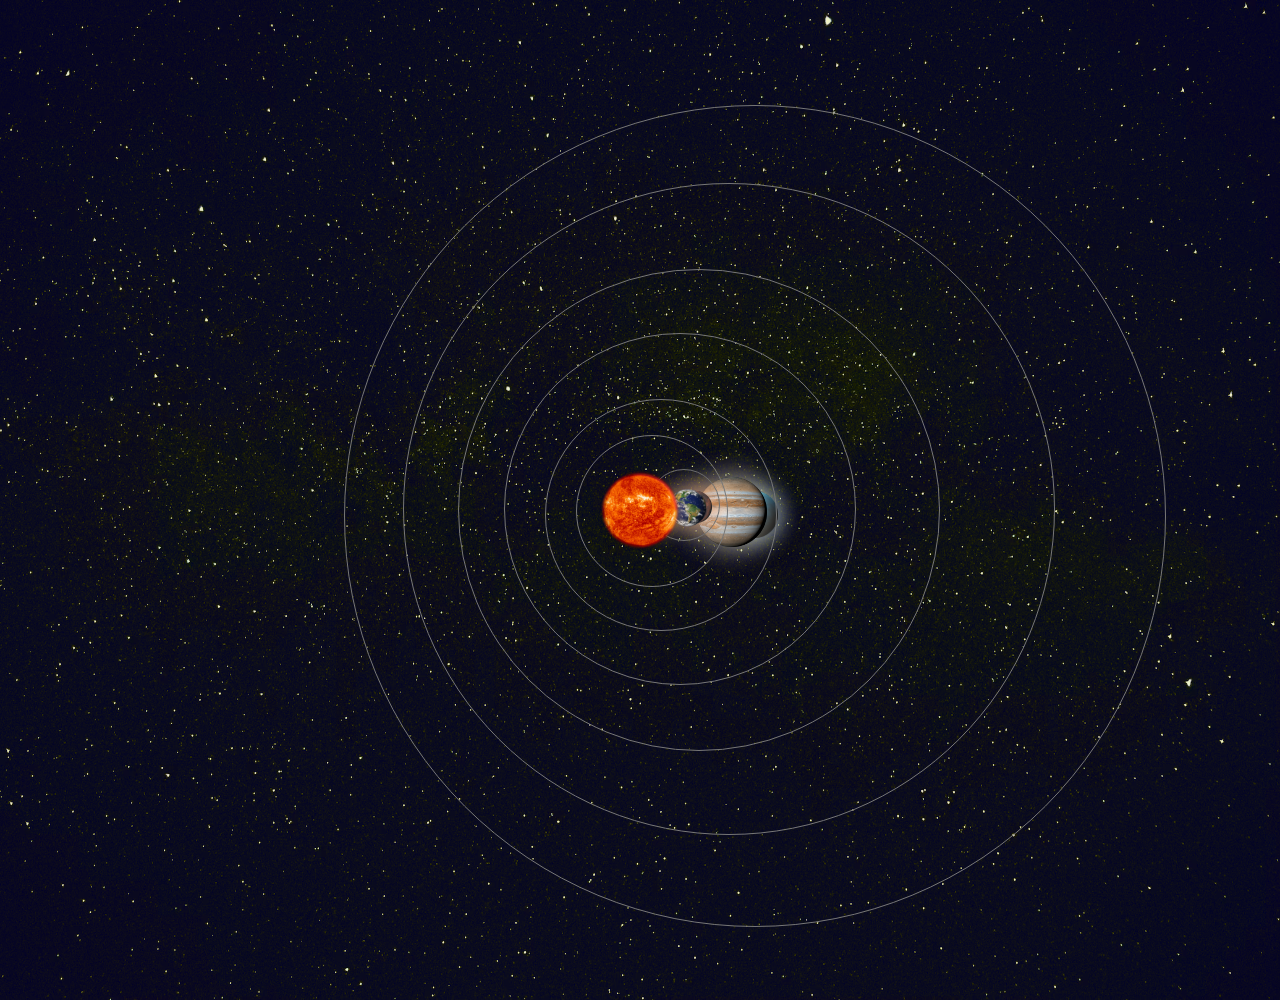
==== index.html @ 6a42b9bb "Add files via upload" ====
<!DOCTYPE html>
    <html lang="en">
    <head>
        <meta charset="UTF-8">
        <meta name="viewport" content="width=device-width, initial-scale=1.0">
        <title>Solar System</title>
        <link rel="stylesheet" href="style.css">
        <link rel="preconnect" href="https://fonts.googleapis.com">
        <link rel="preconnect" href="https://fonts.gstatic.com" crossorigin>
        <link href="https://fonts.googleapis.com/css2?family=Montserrat&display=swap" rel="stylesheet">
        <link href="https://fonts.googleapis.com/css2?family=Roboto+Mono:wght@300&display=swap" rel="stylesheet">
        <link href="https://fonts.googleapis.com/css2?family=Inconsolata:wght@300&display=swap" rel="stylesheet">
        <script>
            // sun 
            function show(){
                document.getElementById("star").style.display = "block";
            }
            function hide(){
                document.getElementById("star").style.display = "none";
            }
            // mercury 
            function marcshow(){
                document.getElementById("marc").style.display = "block";
            }
            function marchide(){
                document.getElementById("marc").style.display = "none";
            }
            // venus 
            function venshow(){
                document.getElementById("venus").style.display = "block";
            }
            function venhide(){
                document.getElementById("venus").style.display = "none";
            }
            // earth 
            function earshow(){
                document.getElementById("earth").style.display = "block";
            }
            function earhide(){
                document.getElementById("earth").style.display = "none";
            }
            // mars 
            function marsshow(){
                document.getElementById("mars").style.display = "block";
            }
            function marshide(){
                document.getElementById("mars").style.display = "none";
            }
            // jupiter 
            function jupshow(){
                document.getElementById("jupiter").style.display = "block";
            }
            function juphide(){
                document.getElementById("jupiter").style.display = "none";
            }
            // neptune 
            function nepshow(){
                document.getElementById("neptune").style.display = "block";
            }
            function nephide(){
                document.getElementById("neptune").style.display = "none";
            }
        </script>
    </head>
    <body>
        <div class="sun">
            <img src="sun.png" alt="" width="80px" height="80px" onclick="show()">
        </div>  
        <div id="star" class="star">
            <img class="starimg" src="sun.png" alt="">
            <h1 class="star-name">THE SUN</h1>
            <div class="about">
                <div class="star-detail">
                    <h3>GALAXY</h3>
                    <p>MILKY WAY</p>
                </div>
                <div class="star-detail">
                    <h3>DIAMETER</h3>
                    <p>1.3927 MILLION KM</p>
                </div>
                <div class="star-detail">
                    <h3>AVG TEMPERATURE</h3>
                    <p>5,973°C</p>
                </div>
                <div class="star-detail">
                    <h3>AGE</h3>
                    <p>4.6 BILLION YEARS</p>
                </div>
                <div class="star-detail">
                    <h3>MADE OF</h3>
                    <p>HYDROGEN & HELIUM</p>
                </div>
            </div>
            <img class="cancel" src="cancel.png" alt="" onclick="hide()">
        </div>    
        <div class="mercury-outline">
            <div class="mercury">
                <img src="mercury.png" alt="" height="18px" width="18px" onclick="marcshow()">
            </div>
        </div>
        <div id="marc" class="star">
            <img class="starimg" src="mercury.png" alt="">
            <h1 class="star-name">THE MERCURY</h1>
            <div class="about">
                <div class="star-detail">
                    <h3>GALAXY</h3>
                    <p>MILKY WAY</p>
                </div>
                <div class="star-detail">
                    <h3>DIAMETER</h3>
                    <p>4,879.4 KM</p>
                </div>
                <div class="star-detail">
                    <h3>AVG TEMPERATURE</h3>
                    <p>430°C</p>
                </div>
                <div class="star-detail">
                    <h3>AGE</h3>
                    <p>4.5 BILLION YEARS</p>
                </div>
                <div class="star-detail">
                    <h3>MADE OF</h3>
                    <p>SILICATE ROCKS & IRONS</p>
                </div>
            </div>
            <img class="cancel" src="cancel.png" alt="" onclick="marchide()">
        </div>
        <div class="venus-outline">
            <div class="venus">
                <img src="venus.png" alt="" height="30px" width="30px" onclick="venshow()">
            </div>
        </div>
        <div id="venus" class="star">
            <img class="starimg" src="venus.png" alt="">
            <h1 class="star-name">THE VENUS</h1>
            <div class="about">
                <div class="star-detail">
                    <h3>GALAXY</h3>
                    <p>MILKY WAY</p>
                </div>
                <div class="star-detail">
                    <h3>DIAMETER</h3>
                    <p>12,104 KM</p>
                </div>
                <div class="star-detail">
                    <h3>AVG TEMPERATURE</h3>
                    <p>460°C</p>
                </div>
                <div class="star-detail">
                    <h3>AGE</h3>
                    <p>4.5 BILLION YEARS</p>
                </div>
                <div class="star-detail">
                    <h3>MADE OF</h3>
                    <p>ROCKY MANTLE & CENTRAL IRON CORE</p>
                </div>
            </div>
            <img class="cancel" src="cancel.png" alt="" onclick="venhide()">
        </div>
        <div class="earth-outline">
            <div class="earth">
                <img src="earth.png" alt="" height="40px" width="55px" onclick="earshow()">
                <div class="moon-outline">
                    <div class="moon">
                        <img src="moon.png" alt="" height="15px" width="20px">
                    </div>
                </div>
            </div>
        </div>
        <div id="earth" class="star">
            <img class="starimg" src="earth.png" alt="" style="width: 540px; height: 400px;">
            <h1 class="star-name">THE EARTH</h1>
            <div class="about">
                <div class="star-detail">
                    <h3>GALAXY</h3>
                    <p>MILKY WAY</p>
                </div>
                <div class="star-detail">
                    <h3>DIAMETER</h3>
                    <p>12,742 KM</p>
                </div>
                <div class="star-detail">
                    <h3>AVG TEMPERATURE</h3>
                    <p>15°C</p>
                </div>
                <div class="star-detail">
                    <h3>AGE</h3>
                    <p>4.5 BILLION YEARS</p>
                </div>
                <div class="star-detail">
                    <h3>MADE OF</h3>
                    <p>IRON, OXYGEN, SILICON, MAGNESIUM,<br> SULFUR, NICKEL, CALCIUM & ALINIMIUM</p>
                </div>
            </div>
            <img class="cancel" src="cancel.png" alt="" onclick="earhide()">
        </div>
        <div class="mars-outline">
            <div class="mars">
                <img src="mars.png" alt="" height="32px" width="32px" onclick="marsshow()">
            </div>
        </div>
        <div id="mars" class="star">
            <img class="starimg" src="mars.png" alt="">
            <h1 class="star-name">THE MARS</h1>
            <div class="about">
                <div class="star-detail">
                    <h3>GALAXY</h3>
                    <p>MILKY WAY</p>
                </div>
                <div class="star-detail">
                    <h3>DIAMETER</h3>
                    <p>6,779 KM</p>
                </div>
                <div class="star-detail">
                    <h3>AVG TEMPERATURE</h3>
                    <p>20°C to -153°C</p>
                </div>
                <div class="star-detail">
                    <h3>AGE</h3>
                    <p>4.5 BILLION YEARS</p>
                </div>
                <div class="star-detail">
                    <h3>MADE OF</h3>
                    <p>IRON, NICKEL & SULFUR</p>
                </div>
            </div>
            <img class="cancel" src="cancel.png" alt="" onclick="marshide()">
        </div>
        <div class="jupiter-outline">
            <div class="jupiter">
                <img src="jupiter.png" alt="" height="70px" width="70px" onclick="jupshow()">
            </div>
        </div>
        <div id="jupiter" class="star">
            <img class="starimg" src="jupiter.png" alt="">
            <h1 class="star-name">THE JUPITER</h1>
            <div class="about">
                <div class="star-detail">
                    <h3>GALAXY</h3>
                    <p>MILKY WAY</p>
                </div>
                <div class="star-detail">
                    <h3>DIAMETER</h3>
                    <p>139,820 KM</p>
                </div>
                <div class="star-detail">
                    <h3>AVG TEMPERATURE</h3>
                    <p>-145°C</p>
                </div>
                <div class="star-detail">
                    <h3>AGE</h3>
                    <p>4.5 BILLION YEARS</p>
                </div>
                <div class="star-detail">
                    <h3>MADE OF</h3>
                    <p>HYDROGEN & HELIUM</p>
                </div>
            </div>
            <img class="cancel" src="cancel.png" alt="" onclick="juphide()">
        </div>
        <div class="neptune-outline">
            <div class="neptune">
                <img src="neptune.png" alt="" height="47px" width="47px" onclick="nepshow()">
            </div>
        </div>
        <div id="neptune" class="star">
            <img class="starimg" src="neptune.png" alt="">
            <h1 class="star-name">THE NEPTUNE</h1>
            <div class="about">
                <div class="star-detail">
                    <h3>GALAXY</h3>
                    <p>MILKY WAY</p>
                </div>
                <div class="star-detail">
                    <h3>DIAMETER</h3>
                    <p>49,244 KM</p>
                </div>
                <div class="star-detail">
                    <h3>AVG TEMPERATURE</h3>
                    <p>-214°C</p>
                </div>
                <div class="star-detail">
                    <h3>AGE</h3>
                    <p>4.5 BILLION YEARS</p>
                </div>
                <div class="star-detail">
                    <h3>MADE OF</h3>
                    <p>WATER, METHANE & AMMONIA</p>
                </div>
            </div>
            <img class="cancel" src="cancel.png" alt="" onclick="nephide()">
        </div>
    </body>
    </html>
---- style.css ----
body{
    background-image: url(space.avif);
    background-color: rgb(11 11 57);
    background-blend-mode: difference;
    height: 1000px;
    background-repeat: no-repeat;
    background-size: 100% 100%;
    position: relative;
    padding: 0;
    margin: 0;
}
.sun{
    height: 75px;
    width: 75px;
    border-radius: 100px;
    /* box-shadow: 0px 0px 70px 10px #de8730; */

    position: relative;
    left: 46.9%;
    top: 47%;
    z-index: 7;

    animation-name: sun;
    animation-duration: 50s;
    animation-iteration-count: infinite;
    animation-timing-function: linear;
}
.mercury-outline{
    border: 1px solid rgb(119, 119, 119);
    border-radius: 200px;
    width: 150px;
    height: 150px;
    position: relative;
    left: 45%;
    top: 36%;
    z-index: 6;
}
.mercury{
    /* background-color: #f4a830; */
    height: 18px; 
    width: 18px;
    border-radius: 50px;
    box-shadow: 0px 0px 20px 2px #a2a2a29d;

    position: absolute;
    left: 44%;
    top: 44%;
    animation-name: mercury;
    animation-duration: 13s;
    animation-iteration-count: infinite;
    animation-timing-function: linear;
}
.venus-outline{
    border: 1px solid rgb(119, 119, 119);
    border-radius: 100%;
    width: 230px;
    height: 230px;
    position: relative;
    left: 42.6%;
    top: 17.2%;
    z-index: 5;
}
.venus{
    /* background-color: #ff7f00;   */
    height: 30px; 
    width: 30px;
    border-radius: 50px;
    box-shadow: 0px 0px 20px 2px #e99f55;

    position: absolute;
    left: 42%;
    top: 42%;
    animation-name: venus;
    animation-duration: 10s;
    animation-iteration-count: infinite;
    animation-timing-function: linear;
}
.earth-outline{
    border: 1px solid rgb(119, 119, 119);
    border-radius: 100%;
    width: 350px;
    height: 350px;
    position: relative;
    left: 39.4%;
    top: -12.6%;
    z-index: 4;
}
.earth{
    /* background-color: #00fdf9;   */
    

    position: absolute;
    left: 44%;
    top: 44%;
    animation-name: earth;
    animation-duration: 20s;
    animation-iteration-count: infinite;
    animation-timing-function: linear;
}
.moon-outline{
    border: 1px solid rgb(104, 104, 104);
    border-radius: 100%;
    width: 70px;
    height: 70px;
    position: absolute;
    left: -21%;
    top: -43%;
    z-index: -1;
}
.moon{
    /* background-color: rgb(207, 207, 207); */
    height: 15px;
    width: 15px;
    border-radius: 50px;
    box-shadow: 0px 0px 35px 10px rgb(175, 175, 175);

    position: absolute;
    top: 43%;
    left: 44%;
    animation-name: moon;
    animation-duration: 10s;
    animation-iteration-count: infinite;
    animation-timing-function: linear;
}
.mars-outline{
    border: 1px solid rgb(119, 119, 119);
    border-radius: 100%;
    width: 480px;
    height: 480px;
    position: relative;
    left: 35.8%;
    top: -54.2%;
    z-index: 3;
}
.mars{
    /* background-color: #ca2e2e;   */
    height: 32px; 
    width: 32px;
    border-radius: 50px;
    box-shadow: 0px 0px 20px 5px #f5884498;

    position: absolute;
    left: 46%;
    top: 46%;
    animation-name: mars;
    animation-duration: 15s;
    animation-iteration-count: infinite;
    animation-timing-function: linear;
}
.jupiter-outline{
    border: 1px solid rgb(119, 119, 119);
    border-radius: 100%;
    width: 650px;
    height: 650px;
    position: relative;
    left: 31.5%;
    top: -111%;
    z-index: 2;
}
.jupiter{
    /* background-color: #d6a400;   */
    height: 70px; 
    width: 70px;
    border-radius: 100px;
    box-shadow: 0px 0px 25px 5px #d9d3bd90;

    position: absolute;
    left: 45%;
    top: 45%;
    
    animation-name: jupiter;
    animation-duration: 25s;
    animation-iteration-count: infinite;
    animation-timing-function: linear;
}
.neptune-outline{
    border: 1px solid rgb(119, 119, 119);
    border-radius: 100%;
    width: 820px;
    height: 820px;
    position: relative;
    left: 26.9%;
    top: -184%;
    z-index: 1;
}
.neptune{
    /* background-color: #d6a400;   */
    height: 47px; 
    width: 47px;
    border-radius: 100px;
    box-shadow: 0px 0px 20px 5px #bad7df90;

    position: absolute;
    left: 47%;
    top: 47%;
    
    animation-name: neptune;
    animation-duration: 20s;
    animation-iteration-count: infinite;
    animation-timing-function: linear;
}

@keyframes sun{
    from{
        transform: rotate(0deg) ;
    }
    to{
        transform: rotate(360deg) ;
    }
}
@keyframes mercury{
    from{
        transform: rotate(0deg)translateX(73px) rotate(0deg) rotate(0deg);
    }
    to{
        transform: rotate(360deg)translateX(73px) rotate(-360deg) rotate(-360deg);
    }
}
@keyframes venus{
    from{
        transform: rotate(0deg)translateX(110px) rotate(0deg) rotate(0deg);
    }
    to{
        transform: rotate(360deg)translateX(110px) rotate(-360deg) rotate(-360deg);
    }
}
@keyframes earth{
    from{
        transform: rotate(0deg)translateX(175px) rotate(0deg) rotate(0deg);
    }
    to{
        transform: rotate(360deg)translateX(175px) rotate(-360deg) rotate(-360deg);
    }
}
@keyframes moon{
    from{
        transform: rotate(0deg)translateX(35px) rotate(0deg);
    }
    to{
        transform: rotate(360deg)translateX(35px) rotate(-360deg);
    }
}
@keyframes mars{
    from{
        transform: rotate(0deg)translateX(240px) rotate(0deg) rotate(0deg);
    }
    to{
        transform: rotate(360deg)translateX(240px) rotate(-360deg) rotate(-360deg);
    }
}
@keyframes jupiter{
    from{
        transform: rotate(0deg)translateX(330px) rotate(0deg) rotate(0deg);
    }
    to{
        transform: rotate(360deg)translateX(330px) rotate(-360deg) rotate(-360deg);
    }
}
@keyframes neptune{
    from{
        transform: rotate(0deg)translateX(415px) rotate(0deg) rotate(0deg);
    }
    to{
        transform: rotate(360deg)translateX(415px) rotate(-360deg) rotate(-360deg);
    }
}

/* on click js */
.star{
    position: absolute;
    top: 0;
    height: 100%;
    width: 100%;
    background-image: url(space.avif);
    background-repeat: no-repeat;
    background-size: 100% 100%;
    z-index: 8;
    text-align: center;
    display: none;
}
.starimg{
    height: 400px;
    width: 400px;
    margin-top: 100px;

    animation-name: sun;
    animation-duration: 50s;
    animation-iteration-count: infinite;
    animation-timing-function: linear;
}
.star-name{
    color: white;
    font-size: 50px;
    font-family: 'Montserrat', sans-serif;
    letter-spacing: 8px;
    font-weight: 200;
}
.about{
    display: flex;
    justify-content:space-between;
    text-align: left;
    padding: 50px 200px;
}
.star-detail h3{
    color: rgba(245, 245, 245, 0.741);
    font-family: 'Roboto Mono', monospace;
    font-weight: 200;
    letter-spacing: 5px;
    font-size: 18px;
    margin-bottom: 10px;
}
.star-detail p{
    color: white;
    font-family: 'Inconsolata', monospace;
    font-size: 20px;
    letter-spacing: 3px;
    margin-top: 10px;
}
.cancel{
    height: 50px;
    width: 50px;
    margin-top: 80px;
}
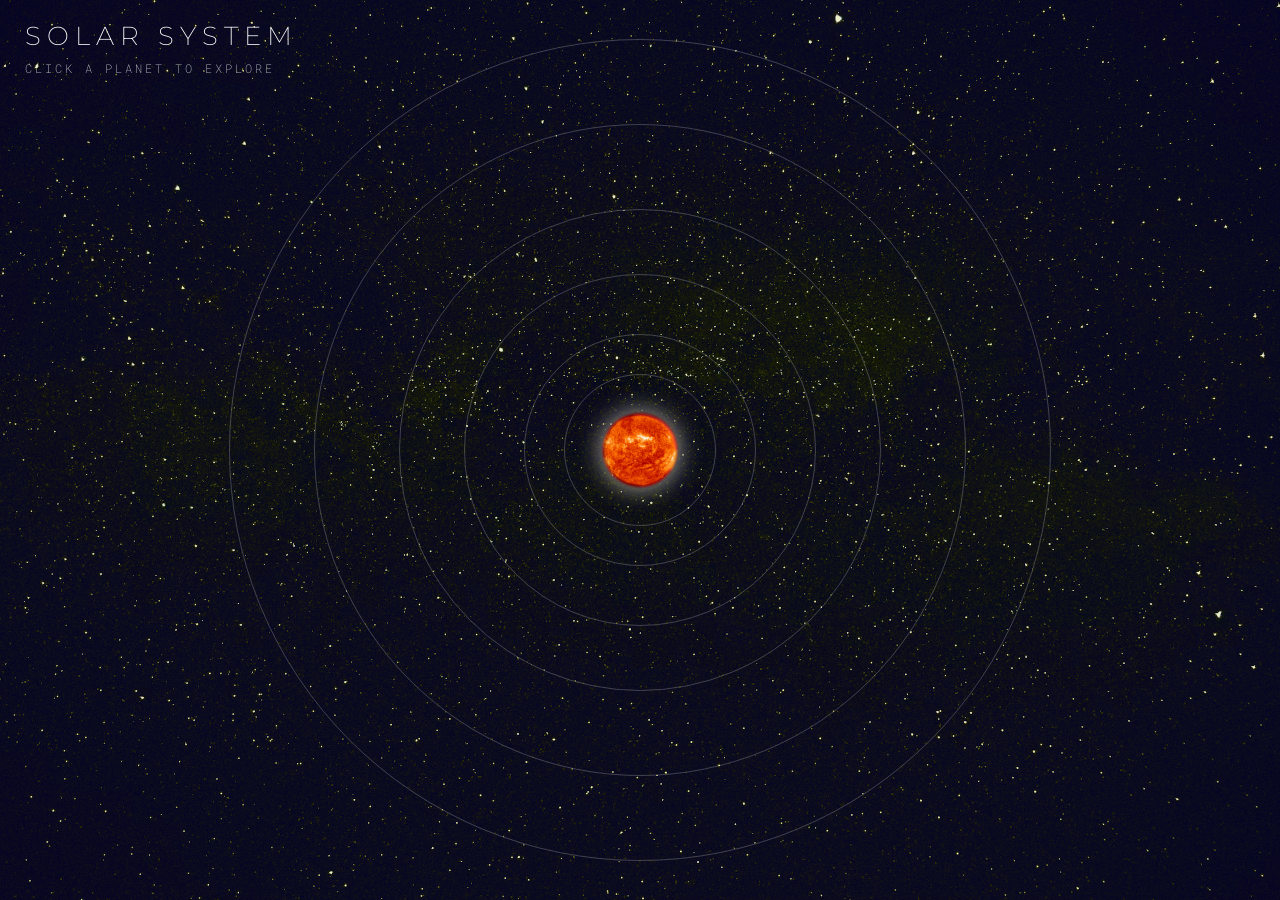
==== commit a3c4868f: "code updated" ====
--- a/index.html
+++ b/index.html
@@ -1,294 +1,287 @@
-    <!DOCTYPE html>
-    <html lang="en">
-    <head>
-        <meta charset="UTF-8">
-        <meta name="viewport" content="width=device-width, initial-scale=1.0">
-        <title>Solar System</title>
-        <link rel="stylesheet" href="style.css">
-        <link rel="preconnect" href="https://fonts.googleapis.com">
-        <link rel="preconnect" href="https://fonts.gstatic.com" crossorigin>
-        <link href="https://fonts.googleapis.com/css2?family=Montserrat&display=swap" rel="stylesheet">
-        <link href="https://fonts.googleapis.com/css2?family=Roboto+Mono:wght@300&display=swap" rel="stylesheet">
-        <link href="https://fonts.googleapis.com/css2?family=Inconsolata:wght@300&display=swap" rel="stylesheet">
-        <script>
-            // sun 
-            function show(){
-                document.getElementById("star").style.display = "block";
-            }
-            function hide(){
-                document.getElementById("star").style.display = "none";
-            }
-            // mercury 
-            function marcshow(){
-                document.getElementById("marc").style.display = "block";
-            }
-            function marchide(){
-                document.getElementById("marc").style.display = "none";
-            }
-            // venus 
-            function venshow(){
-                document.getElementById("venus").style.display = "block";
-            }
-            function venhide(){
-                document.getElementById("venus").style.display = "none";
-            }
-            // earth 
-            function earshow(){
-                document.getElementById("earth").style.display = "block";
-            }
-            function earhide(){
-                document.getElementById("earth").style.display = "none";
-            }
-            // mars 
-            function marsshow(){
-                document.getElementById("mars").style.display = "block";
-            }
-            function marshide(){
-                document.getElementById("mars").style.display = "none";
-            }
-            // jupiter 
-            function jupshow(){
-                document.getElementById("jupiter").style.display = "block";
-            }
-            function juphide(){
-                document.getElementById("jupiter").style.display = "none";
-            }
-            // neptune 
-            function nepshow(){
-                document.getElementById("neptune").style.display = "block";
-            }
-            function nephide(){
-                document.getElementById("neptune").style.display = "none";
-            }
-        </script>
-    </head>
-    <body>
-        <div class="sun">
-            <img src="sun.png" alt="" width="80px" height="80px" onclick="show()">
-        </div>  
-        <div id="star" class="star">
-            <img class="starimg" src="sun.png" alt="">
-            <h1 class="star-name">THE SUN</h1>
-            <div class="about">
-                <div class="star-detail">
-                    <h3>GALAXY</h3>
-                    <p>MILKY WAY</p>
-                </div>
-                <div class="star-detail">
-                    <h3>DIAMETER</h3>
-                    <p>1.3927 MILLION KM</p>
-                </div>
-                <div class="star-detail">
-                    <h3>AVG TEMPERATURE</h3>
-                    <p>5,973°C</p>
-                </div>
-                <div class="star-detail">
-                    <h3>AGE</h3>
-                    <p>4.6 BILLION YEARS</p>
-                </div>
-                <div class="star-detail">
-                    <h3>MADE OF</h3>
-                    <p>HYDROGEN & HELIUM</p>
-                </div>
-            </div>
-            <img class="cancel" src="cancel.png" alt="" onclick="hide()">
-        </div>    
-        <div class="mercury-outline">
-            <div class="mercury">
-                <img src="mercury.png" alt="" height="18px" width="18px" onclick="marcshow()">
-            </div>
-        </div>
-        <div id="marc" class="star">
-            <img class="starimg" src="mercury.png" alt="">
-            <h1 class="star-name">THE MERCURY</h1>
-            <div class="about">
-                <div class="star-detail">
-                    <h3>GALAXY</h3>
-                    <p>MILKY WAY</p>
-                </div>
-                <div class="star-detail">
-                    <h3>DIAMETER</h3>
-                    <p>4,879.4 KM</p>
-                </div>
-                <div class="star-detail">
-                    <h3>AVG TEMPERATURE</h3>
-                    <p>430°C</p>
-                </div>
-                <div class="star-detail">
-                    <h3>AGE</h3>
-                    <p>4.5 BILLION YEARS</p>
-                </div>
-                <div class="star-detail">
-                    <h3>MADE OF</h3>
-                    <p>SILICATE ROCKS & IRONS</p>
-                </div>
-            </div>
-            <img class="cancel" src="cancel.png" alt="" onclick="marchide()">
-        </div>
-        <div class="venus-outline">
-            <div class="venus">
-                <img src="venus.png" alt="" height="30px" width="30px" onclick="venshow()">
-            </div>
-        </div>
-        <div id="venus" class="star">
-            <img class="starimg" src="venus.png" alt="">
-            <h1 class="star-name">THE VENUS</h1>
-            <div class="about">
-                <div class="star-detail">
-                    <h3>GALAXY</h3>
-                    <p>MILKY WAY</p>
-                </div>
-                <div class="star-detail">
-                    <h3>DIAMETER</h3>
-                    <p>12,104 KM</p>
-                </div>
-                <div class="star-detail">
-                    <h3>AVG TEMPERATURE</h3>
-                    <p>460°C</p>
-                </div>
-                <div class="star-detail">
-                    <h3>AGE</h3>
-                    <p>4.5 BILLION YEARS</p>
-                </div>
-                <div class="star-detail">
-                    <h3>MADE OF</h3>
-                    <p>ROCKY MANTLE & CENTRAL IRON CORE</p>
-                </div>
-            </div>
-            <img class="cancel" src="cancel.png" alt="" onclick="venhide()">
-        </div>
-        <div class="earth-outline">
-            <div class="earth">
-                <img src="earth.png" alt="" height="40px" width="55px" onclick="earshow()">
-                <div class="moon-outline">
-                    <div class="moon">
-                        <img src="moon.png" alt="" height="15px" width="20px">
-                    </div>
-                </div>
-            </div>
-        </div>
-        <div id="earth" class="star">
-            <img class="starimg" src="earth.png" alt="" style="width: 540px; height: 400px;">
-            <h1 class="star-name">THE EARTH</h1>
-            <div class="about">
-                <div class="star-detail">
-                    <h3>GALAXY</h3>
-                    <p>MILKY WAY</p>
-                </div>
-                <div class="star-detail">
-                    <h3>DIAMETER</h3>
-                    <p>12,742 KM</p>
-                </div>
-                <div class="star-detail">
-                    <h3>AVG TEMPERATURE</h3>
-                    <p>15°C</p>
-                </div>
-                <div class="star-detail">
-                    <h3>AGE</h3>
-                    <p>4.5 BILLION YEARS</p>
-                </div>
-                <div class="star-detail">
-                    <h3>MADE OF</h3>
-                    <p>IRON, OXYGEN, SILICON, MAGNESIUM,<br> SULFUR, NICKEL, CALCIUM & ALINIMIUM</p>
-                </div>
-            </div>
-            <img class="cancel" src="cancel.png" alt="" onclick="earhide()">
-        </div>
-        <div class="mars-outline">
-            <div class="mars">
-                <img src="mars.png" alt="" height="32px" width="32px" onclick="marsshow()">
-            </div>
-        </div>
-        <div id="mars" class="star">
-            <img class="starimg" src="mars.png" alt="">
-            <h1 class="star-name">THE MARS</h1>
-            <div class="about">
-                <div class="star-detail">
-                    <h3>GALAXY</h3>
-                    <p>MILKY WAY</p>
-                </div>
-                <div class="star-detail">
-                    <h3>DIAMETER</h3>
-                    <p>6,779 KM</p>
-                </div>
-                <div class="star-detail">
-                    <h3>AVG TEMPERATURE</h3>
-                    <p>20°C to -153°C</p>
-                </div>
-                <div class="star-detail">
-                    <h3>AGE</h3>
-                    <p>4.5 BILLION YEARS</p>
-                </div>
-                <div class="star-detail">
-                    <h3>MADE OF</h3>
-                    <p>IRON, NICKEL & SULFUR</p>
-                </div>
-            </div>
-            <img class="cancel" src="cancel.png" alt="" onclick="marshide()">
-        </div>
-        <div class="jupiter-outline">
-            <div class="jupiter">
-                <img src="jupiter.png" alt="" height="70px" width="70px" onclick="jupshow()">
-            </div>
-        </div>
-        <div id="jupiter" class="star">
-            <img class="starimg" src="jupiter.png" alt="">
-            <h1 class="star-name">THE JUPITER</h1>
-            <div class="about">
-                <div class="star-detail">
-                    <h3>GALAXY</h3>
-                    <p>MILKY WAY</p>
-                </div>
-                <div class="star-detail">
-                    <h3>DIAMETER</h3>
-                    <p>139,820 KM</p>
-                </div>
-                <div class="star-detail">
-                    <h3>AVG TEMPERATURE</h3>
-                    <p>-145°C</p>
-                </div>
-                <div class="star-detail">
-                    <h3>AGE</h3>
-                    <p>4.5 BILLION YEARS</p>
-                </div>
-                <div class="star-detail">
-                    <h3>MADE OF</h3>
-                    <p>HYDROGEN & HELIUM</p>
-                </div>
-            </div>
-            <img class="cancel" src="cancel.png" alt="" onclick="juphide()">
-        </div>
-        <div class="neptune-outline">
-            <div class="neptune">
-                <img src="neptune.png" alt="" height="47px" width="47px" onclick="nepshow()">
-            </div>
-        </div>
-        <div id="neptune" class="star">
-            <img class="starimg" src="neptune.png" alt="">
-            <h1 class="star-name">THE NEPTUNE</h1>
-            <div class="about">
-                <div class="star-detail">
-                    <h3>GALAXY</h3>
-                    <p>MILKY WAY</p>
-                </div>
-                <div class="star-detail">
-                    <h3>DIAMETER</h3>
-                    <p>49,244 KM</p>
-                </div>
-                <div class="star-detail">
-                    <h3>AVG TEMPERATURE</h3>
-                    <p>-214°C</p>
-                </div>
-                <div class="star-detail">
-                    <h3>AGE</h3>
-                    <p>4.5 BILLION YEARS</p>
-                </div>
-                <div class="star-detail">
-                    <h3>MADE OF</h3>
-                    <p>WATER, METHANE & AMMONIA</p>
-                </div>
-            </div>
-            <img class="cancel" src="cancel.png" alt="" onclick="nephide()">
-        </div>
-    </body>
-    </html>+<!DOCTYPE html>
+<html lang="en">
+<head>
+    <meta charset="UTF-8">
+    <meta name="viewport" content="width=device-width, initial-scale=1.0">
+    <meta name="description" content="An animated solar system. Click a planet to see its details.">
+    <title>Solar System</title>
+    <link rel="preconnect" href="https://fonts.googleapis.com">
+    <link rel="preconnect" href="https://fonts.gstatic.com" crossorigin>
+    <link href="https://fonts.googleapis.com/css2?family=Inconsolata:wght@300&family=Montserrat:wght@200&family=Roboto+Mono:wght@200&display=swap" rel="stylesheet">
+    <link rel="stylesheet" href="style.css">
+</head>
+<body>
+    <header class="title">
+        <h1>SOLAR SYSTEM</h1>
+        <p>CLICK A PLANET TO EXPLORE</p>
+    </header>
+
+    <div class="sun">
+        <img src="sun.png" alt="Sun" data-target="star" role="button" tabindex="0">
+    </div>
+    <div id="star" class="star">
+        <img class="starimg" src="sun.png" alt="Sun">
+        <h2 class="star-name">THE SUN</h2>
+        <div class="about">
+            <div class="star-detail">
+                <h3>GALAXY</h3>
+                <p>MILKY WAY</p>
+            </div>
+            <div class="star-detail">
+                <h3>DIAMETER</h3>
+                <p>1.3927 MILLION KM</p>
+            </div>
+            <div class="star-detail">
+                <h3>AVG TEMPERATURE</h3>
+                <p>5,500°C</p>
+            </div>
+            <div class="star-detail">
+                <h3>AGE</h3>
+                <p>4.6 BILLION YEARS</p>
+            </div>
+            <div class="star-detail">
+                <h3>MADE OF</h3>
+                <p>HYDROGEN &amp; HELIUM</p>
+            </div>
+        </div>
+        <img class="cancel" src="cancel.png" alt="Close" role="button" tabindex="0">
+    </div>
+
+    <div class="mercury-outline">
+        <div class="mercury">
+            <img src="mercury.png" alt="Mercury" data-target="marc" role="button" tabindex="0">
+        </div>
+    </div>
+    <div id="marc" class="star">
+        <img class="starimg" src="mercury.png" alt="Mercury">
+        <h2 class="star-name">MERCURY</h2>
+        <div class="about">
+            <div class="star-detail">
+                <h3>GALAXY</h3>
+                <p>MILKY WAY</p>
+            </div>
+            <div class="star-detail">
+                <h3>DIAMETER</h3>
+                <p>4,879.4 KM</p>
+            </div>
+            <div class="star-detail">
+                <h3>AVG TEMPERATURE</h3>
+                <p>167°C</p>
+            </div>
+            <div class="star-detail">
+                <h3>AGE</h3>
+                <p>4.5 BILLION YEARS</p>
+            </div>
+            <div class="star-detail">
+                <h3>MADE OF</h3>
+                <p>SILICATE ROCKS &amp; IRON</p>
+            </div>
+        </div>
+        <img class="cancel" src="cancel.png" alt="Close" role="button" tabindex="0">
+    </div>
+
+    <div class="venus-outline">
+        <div class="venus">
+            <img src="venus.png" alt="Venus" data-target="venus" role="button" tabindex="0">
+        </div>
+    </div>
+    <div id="venus" class="star">
+        <img class="starimg" src="venus.png" alt="Venus">
+        <h2 class="star-name">VENUS</h2>
+        <div class="about">
+            <div class="star-detail">
+                <h3>GALAXY</h3>
+                <p>MILKY WAY</p>
+            </div>
+            <div class="star-detail">
+                <h3>DIAMETER</h3>
+                <p>12,104 KM</p>
+            </div>
+            <div class="star-detail">
+                <h3>AVG TEMPERATURE</h3>
+                <p>460°C</p>
+            </div>
+            <div class="star-detail">
+                <h3>AGE</h3>
+                <p>4.5 BILLION YEARS</p>
+            </div>
+            <div class="star-detail">
+                <h3>MADE OF</h3>
+                <p>ROCKY MANTLE &amp; CENTRAL IRON CORE</p>
+            </div>
+        </div>
+        <img class="cancel" src="cancel.png" alt="Close" role="button" tabindex="0">
+    </div>
+
+    <div class="earth-outline">
+        <div class="earth">
+            <img src="earth.png" alt="Earth" data-target="earth" role="button" tabindex="0">
+            <div class="moon-outline">
+                <div class="moon">
+                    <img src="moon.png" alt="Moon">
+                </div>
+            </div>
+        </div>
+    </div>
+    <div id="earth" class="star">
+        <img class="starimg" src="earth.png" alt="Earth">
+        <h2 class="star-name">EARTH</h2>
+        <div class="about">
+            <div class="star-detail">
+                <h3>GALAXY</h3>
+                <p>MILKY WAY</p>
+            </div>
+            <div class="star-detail">
+                <h3>DIAMETER</h3>
+                <p>12,742 KM</p>
+            </div>
+            <div class="star-detail">
+                <h3>AVG TEMPERATURE</h3>
+                <p>15°C</p>
+            </div>
+            <div class="star-detail">
+                <h3>AGE</h3>
+                <p>4.5 BILLION YEARS</p>
+            </div>
+            <div class="star-detail">
+                <h3>MADE OF</h3>
+                <p>IRON, OXYGEN, SILICON, MAGNESIUM,<br> SULFUR, NICKEL, CALCIUM &amp; ALUMINIUM</p>
+            </div>
+        </div>
+        <img class="cancel" src="cancel.png" alt="Close" role="button" tabindex="0">
+    </div>
+
+    <div class="mars-outline">
+        <div class="mars">
+            <img src="mars.png" alt="Mars" data-target="mars" role="button" tabindex="0">
+        </div>
+    </div>
+    <div id="mars" class="star">
+        <img class="starimg" src="mars.png" alt="Mars">
+        <h2 class="star-name">MARS</h2>
+        <div class="about">
+            <div class="star-detail">
+                <h3>GALAXY</h3>
+                <p>MILKY WAY</p>
+            </div>
+            <div class="star-detail">
+                <h3>DIAMETER</h3>
+                <p>6,779 KM</p>
+            </div>
+            <div class="star-detail">
+                <h3>AVG TEMPERATURE</h3>
+                <p>20°C to -153°C</p>
+            </div>
+            <div class="star-detail">
+                <h3>AGE</h3>
+                <p>4.5 BILLION YEARS</p>
+            </div>
+            <div class="star-detail">
+                <h3>MADE OF</h3>
+                <p>IRON, NICKEL &amp; SULFUR</p>
+            </div>
+        </div>
+        <img class="cancel" src="cancel.png" alt="Close" role="button" tabindex="0">
+    </div>
+
+    <div class="jupiter-outline">
+        <div class="jupiter">
+            <img src="jupiter.png" alt="Jupiter" data-target="jupiter" role="button" tabindex="0">
+        </div>
+    </div>
+    <div id="jupiter" class="star">
+        <img class="starimg" src="jupiter.png" alt="Jupiter">
+        <h2 class="star-name">JUPITER</h2>
+        <div class="about">
+            <div class="star-detail">
+                <h3>GALAXY</h3>
+                <p>MILKY WAY</p>
+            </div>
+            <div class="star-detail">
+                <h3>DIAMETER</h3>
+                <p>139,820 KM</p>
+            </div>
+            <div class="star-detail">
+                <h3>AVG TEMPERATURE</h3>
+                <p>-145°C</p>
+            </div>
+            <div class="star-detail">
+                <h3>AGE</h3>
+                <p>4.5 BILLION YEARS</p>
+            </div>
+            <div class="star-detail">
+                <h3>MADE OF</h3>
+                <p>HYDROGEN &amp; HELIUM</p>
+            </div>
+        </div>
+        <img class="cancel" src="cancel.png" alt="Close" role="button" tabindex="0">
+    </div>
+
+    <div class="neptune-outline">
+        <div class="neptune">
+            <img src="neptune.png" alt="Neptune" data-target="neptune" role="button" tabindex="0">
+        </div>
+    </div>
+    <div id="neptune" class="star">
+        <img class="starimg" src="neptune.png" alt="Neptune">
+        <h2 class="star-name">NEPTUNE</h2>
+        <div class="about">
+            <div class="star-detail">
+                <h3>GALAXY</h3>
+                <p>MILKY WAY</p>
+            </div>
+            <div class="star-detail">
+                <h3>DIAMETER</h3>
+                <p>49,244 KM</p>
+            </div>
+            <div class="star-detail">
+                <h3>AVG TEMPERATURE</h3>
+                <p>-214°C</p>
+            </div>
+            <div class="star-detail">
+                <h3>AGE</h3>
+                <p>4.5 BILLION YEARS</p>
+            </div>
+            <div class="star-detail">
+                <h3>MADE OF</h3>
+                <p>WATER, METHANE &amp; AMMONIA</p>
+            </div>
+        </div>
+        <img class="cancel" src="cancel.png" alt="Close" role="button" tabindex="0">
+    </div>
+
+    <script>
+        // run fn on click, or on Enter / Space when focused with the keyboard
+        function onActivate(el, fn){
+            el.addEventListener("click", fn);
+            el.addEventListener("keydown", function(e){
+                if(e.key === "Enter" || e.key === " "){
+                    e.preventDefault();
+                    fn();
+                }
+            });
+        }
+        function hideAll(){
+            document.querySelectorAll(".star").forEach(function(panel){
+                panel.style.display = "none";
+            });
+        }
+        // planet -> open its detail panel
+        document.querySelectorAll("[data-target]").forEach(function(planet){
+            onActivate(planet, function(){
+                hideAll();
+                document.getElementById(planet.dataset.target).style.display = "block";
+            });
+        });
+        // cancel button / Escape -> close
+        document.querySelectorAll(".cancel").forEach(function(cancel){
+            onActivate(cancel, hideAll);
+        });
+        document.addEventListener("keydown", function(e){
+            if(e.key === "Escape"){
+                hideAll();
+            }
+        });
+    </script>
+</body>
+</html>
--- a/style.css
+++ b/style.css
@@ -1,323 +1,504 @@
-body{
-    background-image: url(space.avif);
-    background-color: rgb(11 11 57);
-    background-blend-mode: difference;
-    height: 1000px;
-    background-repeat: no-repeat;
-    background-size: 100% 100%;
-    position: relative;
-    padding: 0;
-    margin: 0;
-}
-.sun{
-    height: 75px;
-    width: 75px;
-    border-radius: 100px;
-    /* box-shadow: 0px 0px 70px 10px #de8730; */
-
-    position: relative;
-    left: 46.9%;
-    top: 47%;
-    z-index: 7;
-
-    animation-name: sun;
-    animation-duration: 50s;
-    animation-iteration-count: infinite;
-    animation-timing-function: linear;
-}
-.mercury-outline{
-    border: 1px solid rgb(119, 119, 119);
-    border-radius: 200px;
-    width: 150px;
-    height: 150px;
-    position: relative;
-    left: 45%;
-    top: 36%;
-    z-index: 6;
-}
-.mercury{
-    /* background-color: #f4a830; */
-    height: 18px; 
-    width: 18px;
-    border-radius: 50px;
-    box-shadow: 0px 0px 20px 2px #a2a2a29d;
-
-    position: absolute;
-    left: 44%;
-    top: 44%;
-    animation-name: mercury;
-    animation-duration: 13s;
-    animation-iteration-count: infinite;
-    animation-timing-function: linear;
-}
-.venus-outline{
-    border: 1px solid rgb(119, 119, 119);
-    border-radius: 100%;
-    width: 230px;
-    height: 230px;
-    position: relative;
-    left: 42.6%;
-    top: 17.2%;
-    z-index: 5;
-}
-.venus{
-    /* background-color: #ff7f00;   */
-    height: 30px; 
-    width: 30px;
-    border-radius: 50px;
-    box-shadow: 0px 0px 20px 2px #e99f55;
-
-    position: absolute;
-    left: 42%;
-    top: 42%;
-    animation-name: venus;
-    animation-duration: 10s;
-    animation-iteration-count: infinite;
-    animation-timing-function: linear;
-}
-.earth-outline{
-    border: 1px solid rgb(119, 119, 119);
-    border-radius: 100%;
-    width: 350px;
-    height: 350px;
-    position: relative;
-    left: 39.4%;
-    top: -12.6%;
-    z-index: 4;
-}
-.earth{
-    /* background-color: #00fdf9;   */
-    
-
-    position: absolute;
-    left: 44%;
-    top: 44%;
-    animation-name: earth;
-    animation-duration: 20s;
-    animation-iteration-count: infinite;
-    animation-timing-function: linear;
-}
-.moon-outline{
-    border: 1px solid rgb(104, 104, 104);
-    border-radius: 100%;
-    width: 70px;
-    height: 70px;
-    position: absolute;
-    left: -21%;
-    top: -43%;
-    z-index: -1;
-}
-.moon{
-    /* background-color: rgb(207, 207, 207); */
-    height: 15px;
-    width: 15px;
-    border-radius: 50px;
-    box-shadow: 0px 0px 35px 10px rgb(175, 175, 175);
-
-    position: absolute;
-    top: 43%;
-    left: 44%;
-    animation-name: moon;
-    animation-duration: 10s;
-    animation-iteration-count: infinite;
-    animation-timing-function: linear;
-}
-.mars-outline{
-    border: 1px solid rgb(119, 119, 119);
-    border-radius: 100%;
-    width: 480px;
-    height: 480px;
-    position: relative;
-    left: 35.8%;
-    top: -54.2%;
-    z-index: 3;
-}
-.mars{
-    /* background-color: #ca2e2e;   */
-    height: 32px; 
-    width: 32px;
-    border-radius: 50px;
-    box-shadow: 0px 0px 20px 5px #f5884498;
-
-    position: absolute;
-    left: 46%;
-    top: 46%;
-    animation-name: mars;
-    animation-duration: 15s;
-    animation-iteration-count: infinite;
-    animation-timing-function: linear;
-}
-.jupiter-outline{
-    border: 1px solid rgb(119, 119, 119);
-    border-radius: 100%;
-    width: 650px;
-    height: 650px;
-    position: relative;
-    left: 31.5%;
-    top: -111%;
-    z-index: 2;
-}
-.jupiter{
-    /* background-color: #d6a400;   */
-    height: 70px; 
-    width: 70px;
-    border-radius: 100px;
-    box-shadow: 0px 0px 25px 5px #d9d3bd90;
-
-    position: absolute;
-    left: 45%;
-    top: 45%;
-    
-    animation-name: jupiter;
-    animation-duration: 25s;
-    animation-iteration-count: infinite;
-    animation-timing-function: linear;
-}
-.neptune-outline{
-    border: 1px solid rgb(119, 119, 119);
-    border-radius: 100%;
-    width: 820px;
-    height: 820px;
-    position: relative;
-    left: 26.9%;
-    top: -184%;
-    z-index: 1;
-}
-.neptune{
-    /* background-color: #d6a400;   */
-    height: 47px; 
-    width: 47px;
-    border-radius: 100px;
-    box-shadow: 0px 0px 20px 5px #bad7df90;
-
-    position: absolute;
-    left: 47%;
-    top: 47%;
-    
-    animation-name: neptune;
-    animation-duration: 20s;
-    animation-iteration-count: infinite;
-    animation-timing-function: linear;
-}
-
-@keyframes sun{
-    from{
-        transform: rotate(0deg) ;
-    }
-    to{
-        transform: rotate(360deg) ;
-    }
-}
-@keyframes mercury{
-    from{
-        transform: rotate(0deg)translateX(73px) rotate(0deg) rotate(0deg);
-    }
-    to{
-        transform: rotate(360deg)translateX(73px) rotate(-360deg) rotate(-360deg);
-    }
-}
-@keyframes venus{
-    from{
-        transform: rotate(0deg)translateX(110px) rotate(0deg) rotate(0deg);
-    }
-    to{
-        transform: rotate(360deg)translateX(110px) rotate(-360deg) rotate(-360deg);
-    }
-}
-@keyframes earth{
-    from{
-        transform: rotate(0deg)translateX(175px) rotate(0deg) rotate(0deg);
-    }
-    to{
-        transform: rotate(360deg)translateX(175px) rotate(-360deg) rotate(-360deg);
-    }
-}
-@keyframes moon{
-    from{
-        transform: rotate(0deg)translateX(35px) rotate(0deg);
-    }
-    to{
-        transform: rotate(360deg)translateX(35px) rotate(-360deg);
-    }
-}
-@keyframes mars{
-    from{
-        transform: rotate(0deg)translateX(240px) rotate(0deg) rotate(0deg);
-    }
-    to{
-        transform: rotate(360deg)translateX(240px) rotate(-360deg) rotate(-360deg);
-    }
-}
-@keyframes jupiter{
-    from{
-        transform: rotate(0deg)translateX(330px) rotate(0deg) rotate(0deg);
-    }
-    to{
-        transform: rotate(360deg)translateX(330px) rotate(-360deg) rotate(-360deg);
-    }
-}
-@keyframes neptune{
-    from{
-        transform: rotate(0deg)translateX(415px) rotate(0deg) rotate(0deg);
-    }
-    to{
-        transform: rotate(360deg)translateX(415px) rotate(-360deg) rotate(-360deg);
-    }
-}
-
-/* on click js */
-.star{
-    position: absolute;
-    top: 0;
-    height: 100%;
-    width: 100%;
-    background-image: url(space.avif);
-    background-repeat: no-repeat;
-    background-size: 100% 100%;
-    z-index: 8;
-    text-align: center;
-    display: none;
-}
-.starimg{
-    height: 400px;
-    width: 400px;
-    margin-top: 100px;
-
-    animation-name: sun;
-    animation-duration: 50s;
-    animation-iteration-count: infinite;
-    animation-timing-function: linear;
-}
-.star-name{
-    color: white;
-    font-size: 50px;
-    font-family: 'Montserrat', sans-serif;
-    letter-spacing: 8px;
-    font-weight: 200;
-}
-.about{
-    display: flex;
-    justify-content:space-between;
-    text-align: left;
-    padding: 50px 200px;
-}
-.star-detail h3{
-    color: rgba(245, 245, 245, 0.741);
-    font-family: 'Roboto Mono', monospace;
-    font-weight: 200;
-    letter-spacing: 5px;
-    font-size: 18px;
-    margin-bottom: 10px;
-}
-.star-detail p{
-    color: white;
-    font-family: 'Inconsolata', monospace;
-    font-size: 20px;
-    letter-spacing: 3px;
-    margin-top: 10px;
-}
-.cancel{
-    height: 50px;
-    width: 50px;
-    margin-top: 80px;
-}+:root{
+    /* 1 unit = 1px on big screens, shrinks so the whole system fits on small ones */
+    --u: min(1px, calc(100vmin / 880));
+}
+body{
+    background-image: url(space.avif);
+    background-color: rgb(11 11 57);
+    background-blend-mode: difference;
+    min-height: 100vh;
+    background-repeat: no-repeat;
+    background-size: cover;
+    background-position: center;
+    position: relative;
+    overflow: hidden;
+    padding: 0;
+    margin: 0;
+}
+img{
+    display: block;
+}
+[data-target],
+.moon img{
+    width: 100%;
+    height: 100%;
+}
+[data-target],
+.cancel{
+    cursor: pointer;
+}
+/* planets spin on their own axis and grow a little under the mouse */
+[data-target]{
+    animation-name: sun;
+    animation-duration: 20s;
+    animation-iteration-count: infinite;
+    animation-timing-function: linear;
+    transition: scale 0.3s;
+}
+[data-target]:hover,
+[data-target]:focus-visible{
+    scale: 1.25;
+}
+[data-target]:focus-visible,
+.cancel:focus-visible{
+    outline: 1px solid white;
+    outline-offset: 4px;
+    border-radius: 50%;
+}
+/* name label under the sun / planet on hover */
+.sun::after,
+.mercury::after,
+.venus::after,
+.earth::after,
+.mars::after,
+.jupiter::after,
+.neptune::after{
+    position: absolute;
+    top: calc(100% + 10px);
+    left: 50%;
+    transform: translateX(-50%);
+    color: white;
+    font-family: 'Roboto Mono', monospace;
+    font-weight: 200;
+    font-size: 11px;
+    letter-spacing: 3px;
+    white-space: nowrap;
+    text-shadow: 0 0 6px black;
+    opacity: 0;
+    transition: opacity 0.3s;
+    pointer-events: none;
+}
+.sun:hover::after,
+.mercury:hover::after,
+.venus:hover::after,
+.earth:hover::after,
+.mars:hover::after,
+.jupiter:hover::after,
+.neptune:hover::after,
+.sun:focus-within::after,
+.mercury:focus-within::after,
+.venus:focus-within::after,
+.earth:focus-within::after,
+.mars:focus-within::after,
+.jupiter:focus-within::after,
+.neptune:focus-within::after{
+    opacity: 1;
+}
+.sun::after{ content: "SUN"; }
+.mercury::after{ content: "MERCURY"; }
+.venus::after{ content: "VENUS"; }
+.earth::after{ content: "EARTH"; }
+.mars::after{ content: "MARS"; }
+.jupiter::after{ content: "JUPITER"; }
+.neptune::after{ content: "NEPTUNE"; }
+.title{
+    position: absolute;
+    top: 20px;
+    left: 25px;
+    z-index: 7;
+    color: white;
+    pointer-events: none;
+}
+.title h1{
+    font-family: 'Montserrat', sans-serif;
+    font-weight: 200;
+    font-size: clamp(16px, 2.5vw, 26px);
+    letter-spacing: 6px;
+    margin: 0;
+}
+.title p{
+    font-family: 'Roboto Mono', monospace;
+    font-weight: 200;
+    font-size: clamp(9px, 1.2vw, 12px);
+    letter-spacing: 3px;
+    color: rgba(245, 245, 245, 0.741);
+    margin: 8px 0 0;
+}
+.sun{
+    height: calc(var(--u) * 80);
+    width: calc(var(--u) * 80);
+    border-radius: 100px;
+    /* box-shadow: 0px 0px 70px 10px #de8730; */
+
+    position: absolute;
+    left: 50%;
+    top: 50%;
+    margin: calc(var(--u) * -40) 0 0 calc(var(--u) * -40);
+    z-index: 7;
+
+    animation-name: glow;
+    animation-duration: 4s;
+    animation-iteration-count: infinite;
+    animation-timing-function: ease-in-out;
+    animation-direction: alternate;
+}
+.sun img{
+    animation-duration: 50s;
+}
+/* every orbit is centred on the sun, whatever the screen size */
+.mercury-outline,
+.venus-outline,
+.earth-outline,
+.mars-outline,
+.jupiter-outline,
+.neptune-outline{
+    border: 1px solid rgba(255, 255, 255, 0.22);
+    border-radius: 100%;
+    position: absolute;
+    left: 50%;
+    top: 50%;
+    transform: translate(-50%, -50%);
+    transition: border-color 0.3s;
+}
+/* the orbit lights up while its planet is hovered */
+.mercury-outline:has(.mercury:hover),
+.venus-outline:has(.venus:hover),
+.earth-outline:has(.earth:hover),
+.mars-outline:has(.mars:hover),
+.jupiter-outline:has(.jupiter:hover),
+.neptune-outline:has(.neptune:hover){
+    border-color: rgba(255, 255, 255, 0.7);
+}
+/* a moving planet is hard to click, so it stops under the mouse */
+.mercury:hover,
+.venus:hover,
+.earth:hover,
+.mars:hover,
+.jupiter:hover,
+.neptune:hover{
+    animation-play-state: paused;
+}
+.mercury-outline{
+    width: calc(var(--u) * 150);
+    height: calc(var(--u) * 150);
+    z-index: 6;
+}
+.mercury{
+    /* background-color: #f4a830; */
+    height: calc(var(--u) * 18);
+    width: calc(var(--u) * 18);
+    border-radius: 50px;
+    box-shadow: 0px 0px 20px 2px #a2a2a29d;
+
+    position: absolute;
+    left: 50%;
+    top: 50%;
+    margin: calc(var(--u) * -9) 0 0 calc(var(--u) * -9);
+    animation-name: mercury;
+    animation-duration: 13s;
+    animation-iteration-count: infinite;
+    animation-timing-function: linear;
+}
+.venus-outline{
+    width: calc(var(--u) * 230);
+    height: calc(var(--u) * 230);
+    z-index: 5;
+}
+.venus{
+    /* background-color: #ff7f00;   */
+    height: calc(var(--u) * 30);
+    width: calc(var(--u) * 30);
+    border-radius: 50px;
+    box-shadow: 0px 0px 20px 2px #e99f55;
+
+    position: absolute;
+    left: 50%;
+    top: 50%;
+    margin: calc(var(--u) * -15) 0 0 calc(var(--u) * -15);
+    animation-name: venus;
+    animation-duration: 10s;
+    animation-iteration-count: infinite;
+    animation-timing-function: linear;
+}
+.earth-outline{
+    width: calc(var(--u) * 350);
+    height: calc(var(--u) * 350);
+    z-index: 4;
+}
+.earth{
+    /* background-color: #00fdf9;   */
+    height: calc(var(--u) * 40);
+    width: calc(var(--u) * 55);
+
+    position: absolute;
+    left: 50%;
+    top: 50%;
+    margin: calc(var(--u) * -20) 0 0 calc(var(--u) * -27.5);
+    animation-name: earth;
+    animation-duration: 20s;
+    animation-iteration-count: infinite;
+    animation-timing-function: linear;
+}
+.moon-outline{
+    border: 1px solid rgb(104, 104, 104);
+    border-radius: 100%;
+    width: calc(var(--u) * 70);
+    height: calc(var(--u) * 70);
+    position: absolute;
+    left: 50%;
+    top: 50%;
+    transform: translate(-50%, -50%);
+    z-index: -1;
+}
+.moon{
+    /* background-color: rgb(207, 207, 207); */
+    height: calc(var(--u) * 15);
+    width: calc(var(--u) * 20);
+    border-radius: 50px;
+    box-shadow: 0px 0px 35px 10px rgb(175, 175, 175);
+
+    position: absolute;
+    left: 50%;
+    top: 50%;
+    margin: calc(var(--u) * -7.5) 0 0 calc(var(--u) * -10);
+    animation-name: moon;
+    animation-duration: 10s;
+    animation-iteration-count: infinite;
+    animation-timing-function: linear;
+}
+.mars-outline{
+    width: calc(var(--u) * 480);
+    height: calc(var(--u) * 480);
+    z-index: 3;
+}
+.mars{
+    /* background-color: #ca2e2e;   */
+    height: calc(var(--u) * 32);
+    width: calc(var(--u) * 32);
+    border-radius: 50px;
+    box-shadow: 0px 0px 20px 5px #f5884498;
+
+    position: absolute;
+    left: 50%;
+    top: 50%;
+    margin: calc(var(--u) * -16) 0 0 calc(var(--u) * -16);
+    animation-name: mars;
+    animation-duration: 15s;
+    animation-iteration-count: infinite;
+    animation-timing-function: linear;
+}
+.jupiter-outline{
+    width: calc(var(--u) * 650);
+    height: calc(var(--u) * 650);
+    z-index: 2;
+}
+.jupiter{
+    /* background-color: #d6a400;   */
+    height: calc(var(--u) * 70);
+    width: calc(var(--u) * 70);
+    border-radius: 100px;
+    box-shadow: 0px 0px 25px 5px #d9d3bd90;
+
+    position: absolute;
+    left: 50%;
+    top: 50%;
+    margin: calc(var(--u) * -35) 0 0 calc(var(--u) * -35);
+
+    animation-name: jupiter;
+    animation-duration: 25s;
+    animation-iteration-count: infinite;
+    animation-timing-function: linear;
+}
+.neptune-outline{
+    width: calc(var(--u) * 820);
+    height: calc(var(--u) * 820);
+    z-index: 1;
+}
+.neptune{
+    /* background-color: #d6a400;   */
+    height: calc(var(--u) * 47);
+    width: calc(var(--u) * 47);
+    border-radius: 100px;
+    box-shadow: 0px 0px 20px 5px #bad7df90;
+
+    position: absolute;
+    left: 50%;
+    top: 50%;
+    margin: calc(var(--u) * -23.5) 0 0 calc(var(--u) * -23.5);
+
+    animation-name: neptune;
+    animation-duration: 20s;
+    animation-iteration-count: infinite;
+    animation-timing-function: linear;
+}
+
+@keyframes glow{
+    from{
+        filter: drop-shadow(0 0 12px #de8730);
+    }
+    to{
+        filter: drop-shadow(0 0 30px #ffb347);
+    }
+}
+@keyframes fade{
+    from{
+        opacity: 0;
+    }
+    to{
+        opacity: 1;
+    }
+}
+@keyframes rise{
+    from{
+        opacity: 0;
+        translate: 0 20px;
+    }
+    to{
+        opacity: 1;
+        translate: 0 0;
+    }
+}
+/* translateX = orbit radius (half of the outline width) */
+@keyframes sun{
+    from{
+        transform: rotate(0deg) ;
+    }
+    to{
+        transform: rotate(360deg) ;
+    }
+}
+@keyframes mercury{
+    from{
+        transform: rotate(0deg)translateX(calc(var(--u) * 75)) rotate(0deg);
+    }
+    to{
+        transform: rotate(360deg)translateX(calc(var(--u) * 75)) rotate(-360deg);
+    }
+}
+@keyframes venus{
+    from{
+        transform: rotate(0deg)translateX(calc(var(--u) * 115)) rotate(0deg);
+    }
+    to{
+        transform: rotate(360deg)translateX(calc(var(--u) * 115)) rotate(-360deg);
+    }
+}
+@keyframes earth{
+    from{
+        transform: rotate(0deg)translateX(calc(var(--u) * 175)) rotate(0deg);
+    }
+    to{
+        transform: rotate(360deg)translateX(calc(var(--u) * 175)) rotate(-360deg);
+    }
+}
+@keyframes moon{
+    from{
+        transform: rotate(0deg)translateX(calc(var(--u) * 35)) rotate(0deg);
+    }
+    to{
+        transform: rotate(360deg)translateX(calc(var(--u) * 35)) rotate(-360deg);
+    }
+}
+@keyframes mars{
+    from{
+        transform: rotate(0deg)translateX(calc(var(--u) * 240)) rotate(0deg);
+    }
+    to{
+        transform: rotate(360deg)translateX(calc(var(--u) * 240)) rotate(-360deg);
+    }
+}
+@keyframes jupiter{
+    from{
+        transform: rotate(0deg)translateX(calc(var(--u) * 325)) rotate(0deg);
+    }
+    to{
+        transform: rotate(360deg)translateX(calc(var(--u) * 325)) rotate(-360deg);
+    }
+}
+@keyframes neptune{
+    from{
+        transform: rotate(0deg)translateX(calc(var(--u) * 410)) rotate(0deg);
+    }
+    to{
+        transform: rotate(360deg)translateX(calc(var(--u) * 410)) rotate(-360deg);
+    }
+}
+
+/* on click js */
+.star{
+    position: fixed;
+    top: 0;
+    left: 0;
+    height: 100%;
+    width: 100%;
+    overflow-y: auto;
+    background-image: url(space.avif);
+    background-color: rgb(11 11 57);
+    background-blend-mode: difference;
+    background-repeat: no-repeat;
+    background-size: cover;
+    background-position: center;
+    z-index: 8;
+    text-align: center;
+    display: none;
+    animation: fade 0.4s;
+}
+.star-name,
+.star-detail{
+    animation: rise 0.6s backwards;
+}
+.star-detail:nth-child(1){ animation-delay: 0.1s; }
+.star-detail:nth-child(2){ animation-delay: 0.2s; }
+.star-detail:nth-child(3){ animation-delay: 0.3s; }
+.star-detail:nth-child(4){ animation-delay: 0.4s; }
+.star-detail:nth-child(5){ animation-delay: 0.5s; }
+.starimg{
+    height: min(400px, 45vh);
+    width: auto;
+    max-width: 90%;
+    margin: 80px auto 0;
+    filter: drop-shadow(0 0 35px rgba(255, 255, 255, 0.18));
+
+    animation-name: sun;
+    animation-duration: 50s;
+    animation-iteration-count: infinite;
+    animation-timing-function: linear;
+}
+.star-name{
+    color: white;
+    font-size: clamp(28px, 6vw, 50px);
+    font-family: 'Montserrat', sans-serif;
+    letter-spacing: 8px;
+    font-weight: 200;
+}
+.about{
+    display: flex;
+    flex-wrap: wrap;
+    justify-content:space-between;
+    gap: 10px 40px;
+    text-align: left;
+    padding: 30px 10% 50px;
+}
+.star-detail{
+    border-left: 1px solid rgba(255, 255, 255, 0.3);
+    padding-left: 18px;
+}
+.star-detail h3{
+    margin-top: 0;
+    color: rgba(245, 245, 245, 0.741);
+    font-family: 'Roboto Mono', monospace;
+    font-weight: 200;
+    letter-spacing: 5px;
+    font-size: 18px;
+    margin-bottom: 10px;
+}
+.star-detail p{
+    color: white;
+    font-family: 'Inconsolata', monospace;
+    font-weight: 300;
+    font-size: 20px;
+    letter-spacing: 3px;
+    margin: 10px 0 0;
+}
+/* always visible in the corner, no need to scroll down to close */
+.cancel{
+    position: fixed;
+    top: 25px;
+    right: 30px;
+    height: 40px;
+    width: 40px;
+    opacity: 0.8;
+}
+.cancel:hover{
+    opacity: 1;
+}
